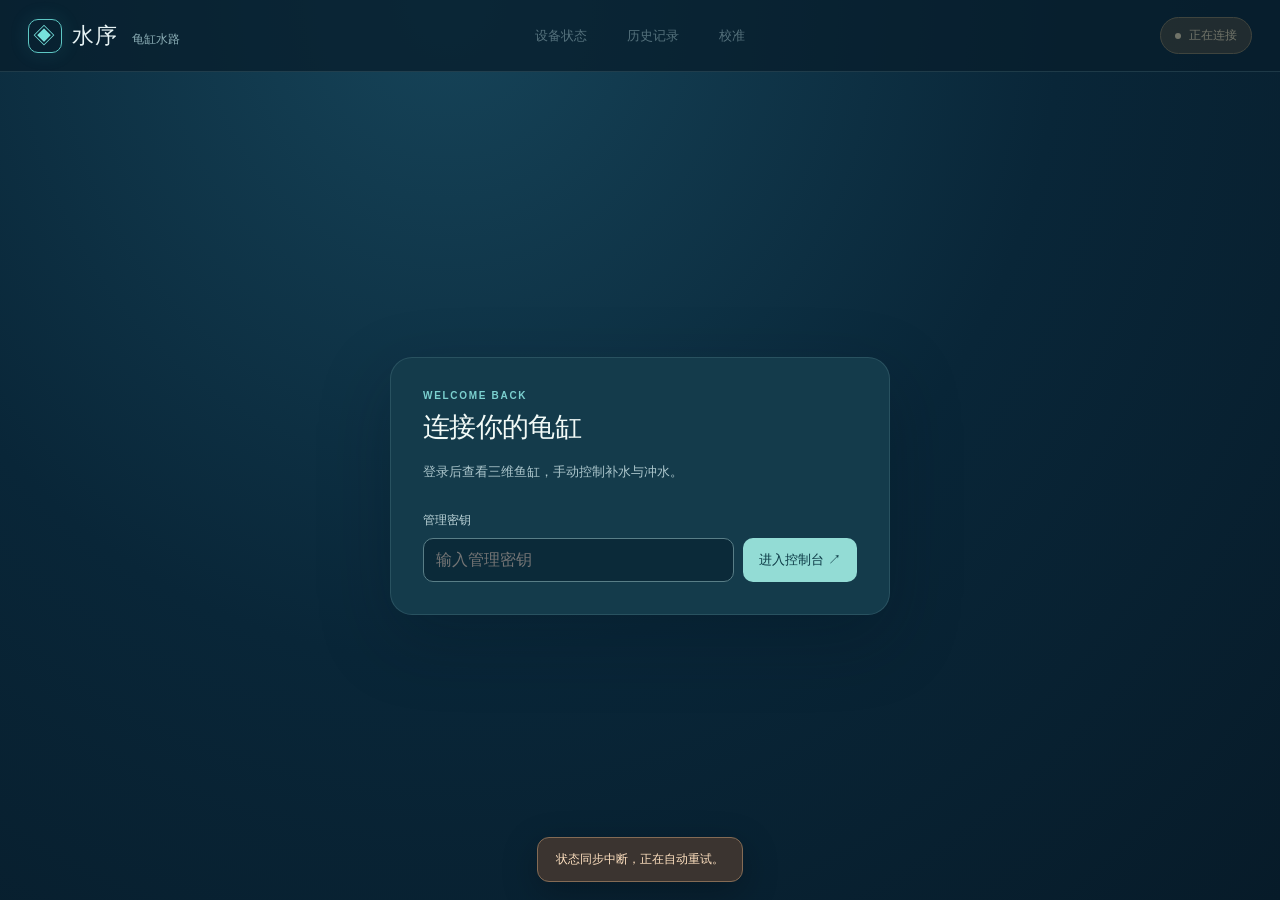
==== deploy/www/index.html @ b95c02f6 "chore: 清理撤回固件的版本记录与兼容代码" ====
<!doctype html>
<html lang="zh-CN">
<head>
  <meta charset="utf-8">
  <meta name="viewport" content="width=device-width, initial-scale=1, viewport-fit=cover">
  <meta name="theme-color" content="#081f32">
  <title>龟缸水路 · 水序</title>
  <link rel="stylesheet" href="./aquarium.css">
  <script type="module" src="./aquarium.js"></script>
</head>
<body>
  <header class="topbar">
    <a class="brand" href="./" aria-label="水序龟缸首页"><span class="brand-icon" aria-hidden="true">◈</span><span>水序 <small>龟缸水路</small></span></a>
    <nav class="top-menu" aria-label="控制台菜单">
      <button id="menu-device" data-panel="device-dialog" aria-haspopup="dialog" aria-controls="device-dialog" aria-expanded="false" disabled>设备状态</button>
      <button id="menu-history" data-panel="history-dialog" aria-haspopup="dialog" aria-controls="history-dialog" aria-expanded="false" disabled>历史记录</button>
      <button id="menu-calibration" data-panel="calibration-dialog" aria-haspopup="dialog" aria-controls="calibration-dialog" aria-expanded="false" disabled>校准</button>
    </nav>
    <button id="header-connection" class="connection-pill unknown" data-panel="device-dialog" aria-haspopup="dialog" aria-controls="device-dialog" aria-expanded="false" disabled>正在连接</button>
  </header>
  <main>
    <section id="login-panel" class="login-panel" aria-labelledby="login-title">
      <div class="eyebrow">WELCOME BACK</div><h1 id="login-title">连接你的龟缸</h1><p>登录后查看三维鱼缸，手动控制补水与冲水。</p>
      <form id="login-form"><label for="key">管理密钥</label><div class="login-row"><input id="key" type="password" autocomplete="current-password" required placeholder="输入管理密钥"><button type="submit">进入控制台 ↗</button></div></form>
    </section>
    <div id="console" hidden>
      <div class="dashboard-grid">
        <section class="tank-card" aria-labelledby="tank-title">
          <div class="card-top"><div><span class="eyebrow">YOUR AQUARIUM</span><h1 id="tank-title">龟缸全景</h1></div><span id="scene-status" class="scene-tag">场景示意</span></div>
          <div class="scene-toolbar"><span id="flow-caption">常态自循环 · 示意</span><span id="orbit-hint">拖动旋转 · 双击复位</span></div>
          <div class="tank-stage"><canvas id="tank-canvas" tabindex="0" aria-describedby="orbit-hint" aria-label="三维龟缸，两只红耳巴西龟在水陆间活动。白色管排水，旁边绿色管补水。拖动或方向键旋转，双击或Home键回到默认45度视角。"></canvas><div id="scene-fallback" class="scene-fallback" hidden>当前浏览器无法绘制三维场景，控制与状态仍可使用。</div><span class="stage-ornament">白管排水 · 绿管补水 · 喷花未启用</span></div>
          <div class="level-row">
            <div class="level-reading"><span class="overline">水位 · 预估</span><strong id="level-value">未校准</strong><span id="volume-value" class="volume-reading">— L / — L</span></div>
            <button class="level-calibrate" data-panel="calibration-dialog" aria-haspopup="dialog" aria-controls="calibration-dialog" aria-expanded="false" disabled>校准 ↗</button>
            <div class="level-summary"><div class="level-track" aria-hidden="true"><i id="level-fill"></i></div><div class="level-scale"><span>空 0%</span><small id="level-detail">当前水面仅作场景示意</small><span>满 100%</span></div></div>
          </div>
        </section>
        <section class="control-card" aria-labelledby="control-title">
          <div class="card-top"><div><span class="eyebrow">MANUAL CONTROL</span><h2 id="control-title">水路控制</h2></div><span class="control-tag">手动开关</span></div>
          <p id="control-hint" class="control-hint">设备在线且就绪后可操作。</p>
          <button id="job-summary" class="job-summary" data-panel="level-job-dialog" aria-haspopup="dialog" aria-controls="level-job-dialog" aria-expanded="false" hidden disabled>目标水位任务</button>
          <div class="switch-list">
            <div class="output-control"><button id="fill-button" class="water-switch fill-switch" role="switch" aria-label="补水" aria-checked="false" aria-describedby="fill-detail" data-command="FILL" data-output="fill" disabled><span class="switch-icon" aria-hidden="true">↘</span><span class="switch-copy"><strong>补水</strong><small id="fill-detail">状态未知</small></span><span class="switch-control" aria-hidden="true"></span></button><div class="output-metrics"><span>配置流速 <b id="fill-rate">— L/min</b></span><span>本次补水 <b id="fill-volume">— L</b></span></div><div class="output-countdown"><span id="fill-countdown-label">预计剩余</span><strong id="fill-countdown">—</strong></div><div class="run-progress"><div><span id="fill-progress-label">补水运行</span><b id="fill-progress-text">— / — 秒</b></div><div class="progress-track"><i id="fill-progress"></i></div></div></div>
            <div class="output-control"><button id="drain-button" class="water-switch drain-switch" role="switch" aria-label="冲水排出" aria-checked="false" aria-describedby="drain-detail" data-command="DRAIN" data-output="drain" disabled><span class="switch-icon" aria-hidden="true">↗</span><span class="switch-copy"><strong>冲水 · 排出</strong><small id="drain-detail">状态未知</small></span><span class="switch-control" aria-hidden="true"></span></button><div class="output-metrics"><span>配置流速 <b id="drain-rate">— L/min</b></span><span>本次排水 <b id="drain-volume">— L</b></span></div><div class="output-countdown"><span id="drain-countdown-label">预计剩余</span><strong id="drain-countdown">—</strong></div><div class="run-progress"><div><span id="drain-progress-label">排水运行</span><b id="drain-progress-text">— / — 秒</b></div><div class="progress-track drain-progress"><i id="drain-progress"></i></div></div></div>
          </div>
          <div class="water-estimate" aria-label="水量预估"><div class="estimate-grid"><div><span>净流量 · 预估</span><strong id="net-flow">— L/min</strong></div><div><span id="eta-label">预计满水 / 排空</span><strong id="eta-value">—</strong></div></div><p id="estimate-status">校准水位和容量后显示水量预估</p></div>
          <div class="control-actions"><button id="menu-level-job" class="target-button" data-panel="level-job-dialog" aria-haspopup="dialog" aria-controls="level-job-dialog" aria-expanded="false" disabled>按目标水位 ↗</button></div>
          <p id="command-feedback" class="feedback" role="status" aria-live="polite"></p>
          <p id="control-timeout-note" class="control-foot">限时待设备确认 · 开关以设备回执为准</p>
        </section>
      </div>
    </div>
    <p id="message" class="toast" role="status" aria-live="polite"></p>
  </main>

  <dialog id="device-dialog" class="menu-dialog" aria-labelledby="device-title">
    <div class="dialog-head"><div><span class="eyebrow">DEVICE</span><h2 id="device-title">设备状态</h2></div><button id="close-device" class="close-button" data-close="device-dialog" aria-label="关闭设备状态">×</button></div>
    <div class="dialog-body">
      <div class="device-overview"><strong id="hero-status">正在获取状态</strong><span id="hero-seen">等待设备上报</span></div>
      <div class="detail-grid"><div><span>当前状态</span><strong id="device-state">等待连接</strong></div><div><span>控制模式</span><strong id="device-mode">—</strong></div><div><span>补水输出</span><strong id="fill-state">未知</strong></div><div><span>排水输出</span><strong id="drain-state">未知</strong></div><div><span>最近通信</span><strong id="last-seen">—</strong></div><div><span>本次连接持续</span><strong id="online-duration">—</strong></div><div><span>设备固件</span><strong id="version">—</strong></div><div><span>网页同步</span><strong id="sync-status">每 2 秒自动同步</strong></div></div>
      <p id="device-reason" class="detail-reason">等待设备状态。</p><p class="explanation">0.8.2 的“预计剩余”使用服务端独立计时，开启授权时即开始，不依赖水位校准。旧固件按首次观测开启估算，可能晚于实际启动。倒计时到零后仍以设备关断回执为准；关闭网页不会取消服务端软上限。0.8.0 / 0.8.1 / 0.8.2 手动模式支持两路同时开启、独立关闭。</p><p id="device-timeout-note" class="explanation">等待设备确认当前保护时限。</p>
      <div class="detail-grid traffic-grid"><div><span>累计已上报流量</span><strong id="traffic-total">—</strong></div><div><span>最近一次运行流量</span><strong id="traffic-boot">—</strong></div><div><span>最近统计段</span><strong id="traffic-interval">—</strong></div><div><span>最近流量上报</span><strong id="traffic-reported">—</strong></div></div><p class="explanation traffic-note">设备库估算，非运营商账单；掉电前尚未上报的流量可能缺失。</p>
      <p class="explanation">缸内水路按照片呈现常态自循环，不计入补水或排水量。循环与喷花没有接入设备反馈，场景动画只作示意。</p>
      <p id="device-feedback" class="feedback panel-message" role="status" aria-live="polite"></p><div class="dialog-actions"><button id="reset" data-command="RESET" class="reset-button" disabled>故障复位</button><button id="logout" class="text-button" hidden>退出登录</button></div>
    </div>
  </dialog>
  <dialog id="history-dialog" class="menu-dialog history-dialog" aria-labelledby="history-title">
    <div class="dialog-head"><div><span class="eyebrow">LOGBOOK</span><h2 id="history-title">历史记录</h2></div><button id="close-history" class="close-button" data-close="history-dialog" aria-label="关闭历史记录">×</button></div>
    <div class="dialog-body"><p class="explanation">操作和连接变化各保留最近 60 条，自动同步更新。</p><p id="history-message" class="feedback panel-message" role="status" aria-live="polite"></p><div class="history-tabs" role="tablist" aria-label="历史类型"><button id="tab-commands" role="tab" aria-selected="true" aria-controls="command-panel">操作记录</button><button id="tab-connection" role="tab" aria-selected="false" aria-controls="connection-panel">在线 / 离线</button></div><div id="command-panel" role="tabpanel" aria-labelledby="tab-commands"><div class="table-wrap"><table><thead><tr><th>时间</th><th>操作</th><th>状态</th><th>设备回执 / 说明</th></tr></thead><tbody id="commands-list"></tbody></table></div><p id="commands-empty" class="empty">暂无操作记录。</p></div><div id="connection-panel" role="tabpanel" aria-labelledby="tab-connection" hidden><div class="table-wrap"><table><thead><tr><th>时间</th><th>设备</th><th>说明</th></tr></thead><tbody id="connection-list"></tbody></table></div><p id="connection-empty" class="empty">暂无连接记录。</p></div></div>
  </dialog>
  <dialog id="calibration-dialog" class="menu-dialog" aria-labelledby="calibration-title">
    <div class="dialog-head"><div><span class="eyebrow">SIMULATED LEVEL</span><h2 id="calibration-title">水位校准</h2></div><button id="close-calibration" class="close-button" data-close="calibration-dialog" aria-label="关闭校准">×</button></div>
    <div class="dialog-body calibration"><p id="model-note" class="explanation">没有真实液位传感器。根据已知水位和历史用时校准后，页面会显示模拟水位。</p><p class="explanation">填写空缸到满缸、满缸到空缸所需的总时间，与单次运行上限无关。例如排水 300 秒、水位下降约 10%，满到空用时填 3000 秒（50 分钟）。补水用时须单独测量。填写满水容量后，还可预估流速和补排水量；不填容量时仅估算水位百分比。</p>
      <form id="calibration-form"><label class="capacity-field">满水容量（L，可选）<input id="capacity-liters" type="number" min="0.1" max="100000" step="any" placeholder="填写实际水区满水容量" aria-describedby="capacity-note"></label><p id="capacity-note" class="field-note">仅填写左侧水区的有效容量，不计陆地区和自循环水量。</p><div class="calibration-fields"><label>空 → 满用时（秒）<input id="fill-seconds" type="number" min="1" max="86400" step="1" required placeholder="例如 300"></label><label>满 → 空用时（秒）<input id="drain-seconds" type="number" min="1" max="86400" step="1" required placeholder="例如 3000"></label></div><div class="anchor-row"><label>此刻的已知水位（%）<input id="anchor-level" type="number" min="0" max="100" step="1" required value="100"></label><div class="anchor-presets"><button type="button" data-anchor="100">此刻满水</button><button type="button" data-anchor="0">此刻空水</button></div></div><button id="save-calibration" class="save-button" type="submit" disabled>保存校准并开始同步</button></form>
      <p id="calibration-message" class="feedback panel-message" role="status" aria-live="polite"></p><p class="explanation">仅在设备在线、两路均确认关闭且没有补排作业时可校准；目标水位任务的轮间全关阶段可以校准并结束该目标任务。工作中失联后需按现场水位重新校准。保存校准会将本次与累计水量归零。</p>
      <div class="calibration-totals"><h3>本次校准以来 · 预估</h3><div class="detail-grid"><div><span>累计补水</span><strong id="fill-total">— L</strong></div><div><span>累计排水</span><strong id="drain-total">— L</strong></div></div><p id="calibration-updated" class="field-note">尚未校准</p></div><p class="explanation estimate-note">补排水量根据配置流速和设备上报的运行时段估算，不统计蒸发或渗漏。主开关每次按完整的空到满／满到空校准用时运行，与此刻水位无关。例如排空用时 400 秒，每次冲水累计开启 400 秒，分为 290 秒与 110 秒两轮，轮间等待不计入。水位估算到 0% / 100% 不会提前结束这类作业。使用“按目标水位”时才按当前估算与目标之间的差值运行。0.8.2 支持该功能；每路补水 180 秒、排水 300 秒软保护保留，真正故障仍需复位。</p>
    </div>
  </dialog>
  <dialog id="level-job-dialog" class="menu-dialog" aria-labelledby="level-job-title">
    <div class="dialog-head"><div><span class="eyebrow">TARGET WATER LEVEL</span><h2 id="level-job-title">按目标水位运行</h2></div><button id="close-level-job" class="close-button" data-close="level-job-dialog" aria-label="关闭目标水位">×</button></div>
    <div class="dialog-body level-job-body">
      <div class="job-current"><span>当前水位 · 预估</span><strong id="job-current-level">未校准</strong></div>
      <p class="explanation">按校准参数估算，不是液位传感器。服务端分轮运行：补水每轮最多 170 秒、排水最多 290 秒，确认关闭后等待 2 秒再继续；关闭网页后仍会执行。</p>
      <form id="level-job-form">
        <label class="job-target-label" for="target-level">目标水位（%）<input id="target-level" type="number" min="0" max="100" step="any" value="100" required inputmode="decimal"></label>
        <div class="job-presets"><button type="button" data-target-level="100">补满 · 100%</button><button type="button" data-target-level="0">排空 · 0%</button></div>
        <p class="field-note">快捷按钮只填写目标，点击“开始任务”才会运行。</p>
        <div class="job-preview"><div><span>方向</span><strong id="job-preview-direction">—</strong></div><div><span>预计总运行</span><strong id="job-preview-time">—</strong></div><div><span>预计轮数</span><strong id="job-preview-rounds">—</strong></div></div>
        <p id="job-disabled-reason" class="field-note">请先按现场水位完成校准。</p>
        <button id="start-level-job" type="submit" class="save-button" disabled>开始任务</button>
      </form>
      <section id="job-details" class="job-details" aria-label="目标任务进度" hidden><div class="job-detail-top"><strong id="job-state">尚未开始</strong><span id="job-progress-text">0%</span></div><progress id="job-progress" max="100" value="0" aria-label="目标任务总体进度"></progress><div class="job-preview"><div><span>当前轮次</span><strong id="job-round">—</strong></div><div><span>目标水位</span><strong id="job-target">—</strong></div><div><span>预计剩余运行</span><strong id="job-remaining">—</strong></div></div><div class="job-totals"><div><span>任务累计运行</span><strong id="job-elapsed">—</strong></div><div><span>任务累计水量 · 预估</span><strong id="job-volume">— L</strong></div></div><p id="job-reason" class="field-note"></p></section>
      <p id="job-message" class="feedback panel-message" role="status" aria-live="polite"></p>
      <div class="job-dialog-actions"><button id="cancel-level-job" type="button" class="reset-button" disabled>停止目标任务</button><button class="text-button" data-panel="calibration-dialog">去校准 ↗</button></div>
      <p class="explanation job-footnote">水位估算不确定时需重新校准。目标水位任务与主开关的完整用时作业不能同时运行；请先结束当前任务。任务不会自动复位故障。</p>
    </div>
  </dialog>
  <dialog id="confirm" class="confirm-dialog"><form method="dialog"><h2>确认故障复位？</h2><p>请先确认现场故障原因已经排除。复位后输出仍保持关闭。</p><div class="dialog-actions"><button value="cancel" class="reset-button">取消</button><button value="ok" class="save-button">确认复位</button></div></form></dialog>
</body>
</html>
---- deploy/www/aquarium.css ----
:root{font-family:"Segoe UI","Microsoft YaHei",sans-serif;color:#e7f3f4;background:#071b29;font-synthesis:none;--line:rgba(171,220,227,.14);--muted:#91b4bd;--cyan:#8bded6}
*{box-sizing:border-box}
body{margin:0;height:100vh;height:100dvh;display:flex;flex-direction:column;min-width:320px;background:radial-gradient(ellipse at 35% 0,#164459,#092638 52%,#071b29)}
button,input{font:inherit}button{cursor:pointer}button:disabled{cursor:not-allowed;opacity:.45}button:focus-visible,a:focus-visible,input:focus-visible{outline:2px solid #8ce9e7;outline-offset:3px}a{color:inherit;text-decoration:none}[hidden]{display:none!important}
.topbar{height:72px;flex:none;display:grid;grid-template-columns:1fr auto 1fr;align-items:center;gap:24px;padding:0 28px;border-bottom:1px solid var(--line);background:#071d2cc2}
.brand{justify-self:start;display:flex;align-items:center;gap:10px;font-size:22px;font-weight:700;letter-spacing:.06em;white-space:nowrap}
.brand small{font-size:12px;font-weight:400;color:#8caeb6;letter-spacing:0;margin-left:6px}
.brand-icon{display:grid;place-items:center;width:34px;height:34px;border:1px solid #5ec7c4;border-radius:10px;color:#76e2dd;font-size:22px;box-shadow:0 0 20px #4fcac820}
.top-menu{display:flex;gap:8px;align-items:center}
.top-menu button{border:0;border-radius:9px;padding:12px 16px;min-height:44px;background:transparent;color:#afcdd2;font-size:13px}
.top-menu button:hover:not(:disabled),.top-menu button[aria-expanded=true]{background:#244b59;color:#e4fbf6}
.connection-pill{justify-self:end;display:flex;align-items:center;gap:8px;border:1px solid #497480;border-radius:100px;padding:9px 14px;font-size:12px;min-height:36px;white-space:nowrap;color:#bed5d8;background:#173b49}
.connection-pill:before{content:"";width:6px;height:6px;flex:none;border-radius:50%;background:currentColor}
.connection-pill.online{color:#a8eed0;border-color:#3a7c70;background:#16473f}.connection-pill.offline{color:#ffd0bb;border-color:#946258;background:#573739}.connection-pill.unknown{color:#efdab0;border-color:#847353;background:#423e34}
main{flex:1;min-height:0;width:100%;max-width:1680px;margin:0 auto;padding:20px;display:flex;flex-direction:column}
#console{flex:1;min-height:0}.dashboard-grid{display:grid;grid-template-columns:minmax(0,1.8fr) minmax(325px,1fr);gap:18px;height:100%;min-height:0}
.tank-card,.control-card{border:1px solid var(--line);border-radius:22px;min-width:0;min-height:0;box-shadow:0 18px 60px #04131e33}
.tank-card{display:flex;flex-direction:column;overflow:hidden;background:linear-gradient(145deg,#174354,#0c2b3e)}
.card-top{display:flex;align-items:center;justify-content:space-between;gap:16px;padding:23px 26px 10px;flex:none}
.eyebrow,.overline{display:block;font-size:10px;letter-spacing:.17em;font-weight:650;color:#7bd0cf}.eyebrow{margin-bottom:8px}
h1,h2{font-size:22px;font-weight:600;letter-spacing:-.025em;margin:0;color:#f2faf7}
.scene-tag,.control-tag{font-size:11px;color:#afe1dd;border:1px solid #4b7f87;background:#204d59;border-radius:30px;padding:7px 10px;white-space:nowrap}
.scene-toolbar{display:flex;align-items:center;justify-content:space-between;gap:10px;padding:0 24px 6px;flex:none}.scene-toolbar>span{font-size:11px;color:#a2c9c8;line-height:28px}#orbit-hint{color:#c3dadc;white-space:nowrap}.traffic-note{margin-top:12px}
.tank-stage{flex:1;min-height:0;position:relative;background:radial-gradient(ellipse 75% 85% at 50% 45%,#285d6b 0,#154052 50%,#0c2d40 100%)}
.tank-stage:before{content:"";position:absolute;inset:0;background:repeating-linear-gradient(0deg,transparent 0 52px,#a3eaea07 53px 54px);pointer-events:none}
.tank-stage canvas{width:100%;height:100%;display:block;touch-action:none;cursor:grab}.tank-stage canvas.is-dragging{cursor:grabbing}.tank-stage canvas:focus-visible{outline:2px solid #8ce9e7;outline-offset:-3px}
.stage-ornament{position:absolute;left:26px;bottom:13px;color:#8bc0c8;font-size:9px;letter-spacing:.2em;pointer-events:none}
.scene-fallback{position:absolute;inset:15%;display:grid;place-items:center;text-align:center;padding:14px;background:#123e50ee;border-radius:16px;font-size:13px;line-height:1.7}
.level-row{display:grid;grid-template-columns:minmax(0,1fr) auto;align-items:center;gap:12px 16px;padding:17px 26px;border-top:1px solid var(--line);flex:none;background:#0c283866}
.level-reading{display:flex;align-items:baseline;gap:13px;min-width:0}.level-reading strong{font-size:32px;font-weight:600;letter-spacing:-.045em;white-space:nowrap;color:#defcff;font-variant-numeric:tabular-nums}.volume-reading{font-size:12px;color:#9ec4ce;font-variant-numeric:tabular-nums;overflow-wrap:anywhere}.level-calibrate{border:1px solid #386576;border-radius:8px;background:#143b4b;color:#a9dedf;padding:7px 10px;min-height:34px;font-size:11px;white-space:nowrap}.level-calibrate:hover:not(:disabled){background:#24596a;border-color:#7ac7cf}.level-summary{grid-column:1/-1;min-width:0}.level-scale{display:flex;align-items:baseline;justify-content:space-between;gap:10px;margin-top:7px;color:#7fa8b5;font-size:10px}.level-summary small{font-size:11px;color:#a6c8ce;display:block;text-align:center;line-height:1.35;min-width:0}
.level-track{height:7px;border-radius:6px;overflow:hidden;background:#264a5a}.level-track i{height:100%;display:block;width:65%;border-radius:6px;background:repeating-linear-gradient(90deg,#17a9c3 0 32px,#49d6e5 32px 40px);box-shadow:0 0 16px #37d8de44;transition:width .8s}
.control-card{background:linear-gradient(155deg,#173d4c,#0e2c3d);padding:24px;display:flex;flex-direction:column;gap:14px}
.control-card .card-top{padding:0}.control-tag{color:#a2c2c8;background:#1a404f;border-color:#3d6571}
.control-hint{font-size:12px;line-height:1.6;color:#a7c6cc;margin:0;min-height:34px}
.switch-list{display:grid;gap:24px;align-content:center;flex:1;min-height:0}
.water-switch{display:flex;align-items:center;text-align:left;width:100%;min-height:86px;border:1px solid #4b7280;background:#234c5a;border-radius:15px;color:#edf9f5;padding:17px;gap:13px;transition:background .2s,border-color .2s}
.water-switch:hover:not(:disabled){border-color:#90d8d6;background:#2a5764}.water-switch.is-on{border-color:#94dbcd;background:#316f6c}.drain-switch.is-on{border-color:#e1bd8e;background:#745b48}
.switch-icon{width:40px;height:40px;border-radius:12px;background:#38717c;display:grid;place-items:center;color:#c7f5ee;font-size:24px;flex:none}.drain-switch .switch-icon{background:#685644;color:#f9d2a3}
.switch-copy{flex:1;min-width:0}.switch-copy strong,.switch-copy small{display:block}.switch-copy strong{font-size:16px;font-weight:600}.switch-copy small{color:#bad3d5;font-size:11px;margin-top:6px;line-height:1.4}
.switch-control{width:43px;height:25px;background:#5b7780;border-radius:16px;position:relative;flex:none}.switch-control:after{content:"";position:absolute;left:4px;top:4px;width:17px;height:17px;background:#edf6f5;border-radius:50%;transition:transform .2s}.is-on .switch-control{background:#8ae3ca}.drain-switch.is-on .switch-control{background:#efc592}.is-on .switch-control:after{transform:translateX(18px)}
.run-progress{padding:12px 2px 0}.run-progress>div:first-child{display:flex;justify-content:space-between;gap:6px;color:#92b3bc;font-size:11px;margin-bottom:8px}.run-progress b{font-weight:500;color:#c7dde0;white-space:nowrap}.progress-track{height:5px;background:#315462;border-radius:5px;overflow:hidden}.progress-track i{height:100%;width:0;display:block;background:linear-gradient(90deg,#55b7c1,#8be3d4);transition:width .8s}.drain-progress i{background:linear-gradient(90deg,#ae8060,#e2b582)}
.output-countdown{display:flex;align-items:center;justify-content:space-between;gap:8px;margin-top:9px;color:#9abfc8;font-size:11px;line-height:22px}.output-countdown strong{color:#b1f1e6;font-size:20px;font-weight:600;font-variant-numeric:tabular-nums;letter-spacing:.04em}.output-control:last-child .output-countdown strong{color:#ebcc9f}.output-countdown strong.is-ending{color:#ffd095}
.output-metrics{display:flex;justify-content:space-between;gap:8px;margin-top:11px;color:#88b0bc;font-size:11px;line-height:1.5}.output-metrics>span{display:flex;gap:7px;min-width:0;align-items:baseline}.output-metrics b{color:#93e3e6;font-weight:550;font-variant-numeric:tabular-nums;overflow-wrap:anywhere}.output-control:last-child .output-metrics b{color:#dfc5a3}.water-estimate{flex:none;padding:12px 14px;border:1px solid #3c6372;border-radius:12px;background:#09293888}.estimate-grid{display:grid;grid-template-columns:minmax(0,1fr) minmax(0,1fr);gap:12px}.estimate-grid>div+div{border-left:1px solid var(--line);padding-left:14px}.estimate-grid span{display:block;color:#91b7c2;font-size:10px;line-height:1.4}.estimate-grid strong{display:block;margin-top:4px;font-size:19px;font-weight:600;font-variant-numeric:tabular-nums;line-height:1.2;overflow-wrap:anywhere;color:#c7f7f8}.water-estimate p{color:#87adb8;font-size:10px;line-height:1.5;margin:8px 0 0;overflow-wrap:anywhere}

.control-actions{display:grid;grid-template-columns:minmax(0,1fr);gap:8px;flex:none}.control-actions>button{min-width:0;padding-left:8px;padding-right:8px;white-space:nowrap}.target-button{border:1px solid #60868d;background:#295360;color:#d6f3ed;border-radius:11px;font-size:12px;font-weight:600;min-height:44px}.target-button:hover:not(:disabled){background:#397080}.job-summary{display:block;border:0;border-bottom:2px solid #70c5bb;background:linear-gradient(90deg,#3a887344 var(--job-progress,0%),#173d4c00 var(--job-progress,0%));color:#bdf2e5;font-size:12px;line-height:1.6;text-align:left;margin:0;padding:0;min-height:34px;flex:none;font-variant-numeric:tabular-nums}.job-summary:hover{color:#edfffb;border-color:#acf5df}
.feedback{color:#c5e9e3;font-size:12px;line-height:1.6;margin:0;overflow-wrap:anywhere}.control-card>.feedback{min-height:36px;max-height:62px;overflow:auto;flex:none}.control-foot{color:#91b2bc;font-size:11px;line-height:1.5;margin:0;text-align:center;flex:none}
.menu-dialog,.confirm-dialog{color:#e5f5f3;background:#11313f;border:1px solid #527b86;border-radius:22px;padding:0;width:calc(100% - 32px);max-width:580px;max-height:calc(100vh - 40px);max-height:calc(100dvh - 40px);box-shadow:0 24px 100px #020e1880}
.menu-dialog[open]{display:flex;flex-direction:column}.menu-dialog::backdrop,.confirm-dialog::backdrop{background:#031622b8;backdrop-filter:blur(6px)}
.dialog-head{display:flex;align-items:center;justify-content:space-between;gap:16px;padding:22px 26px 18px;border-bottom:1px solid var(--line);flex:none}.close-button{border:1px solid #4e7480;background:#244753;color:#ddf0ee;border-radius:50%;width:40px;height:40px;font-size:25px;line-height:1;flex:none}.close-button:hover{background:#355f6a}
.dialog-body{padding:24px 26px;min-height:0;overflow:auto;overscroll-behavior:contain}.device-overview strong{display:block;font-size:20px}.device-overview>span{display:block;font-size:12px;color:#9abdc5;margin-top:9px}.detail-grid{display:grid;grid-template-columns:repeat(2,minmax(0,1fr));margin-top:22px;border-top:1px solid var(--line)}.detail-grid>div{padding:16px 8px 16px 0;border-bottom:1px solid var(--line)}.detail-grid span{display:block;font-size:12px;color:#93b6bf;margin-bottom:8px}.detail-grid strong{font-size:14px;font-weight:500;overflow-wrap:anywhere}
.detail-reason{font-size:13px;line-height:1.7;color:#d3e4e4}.explanation{font-size:12px;line-height:1.85;color:#a5c2c9;margin:0 0 20px}.dialog-actions{display:flex;align-items:center;justify-content:space-between;gap:12px;margin-top:22px}.reset-button{border:1px solid #60848e;background:#244a57;color:#e5f5f3;border-radius:10px;padding:12px 16px;min-height:44px}.text-button{border:0;background:none;color:#b2d0d5;font-size:13px;padding:12px}
.history-dialog{max-width:840px}.history-tabs{display:flex;gap:12px;margin-bottom:12px;border-bottom:1px solid var(--line)}.history-tabs button{background:none;color:#a0c1c8;border:0;border-bottom:2px solid transparent;padding:12px;font-size:13px;min-height:44px}.history-tabs button[aria-selected=true]{color:#e3f8f0;border-bottom-color:#8cddd3}
.table-wrap{overflow:auto;max-height:48vh;overscroll-behavior:contain}table{width:100%;border-collapse:collapse;text-align:left;min-width:590px;font-size:12px}th,td{padding:13px 10px;border-bottom:1px solid var(--line);vertical-align:top}th{color:#9cbdc5;font-weight:500;font-size:11px;position:sticky;top:0;background:#11313f}td{color:#d0e3e4}td:last-child{overflow-wrap:anywhere}.empty{font-size:13px;color:#a0c0c7}
.calibration-fields{display:grid;grid-template-columns:1fr 1fr;gap:14px}.calibration label{display:block;font-size:12px;color:#bdd8db}.calibration input{display:block;width:100%;min-width:0;margin-top:9px;padding:11px 12px;border:1px solid #5b7f8a;border-radius:9px;background:#0b2938;color:#edf8f5;font-size:16px}.calibration input::placeholder{color:#8aa7b0}.anchor-row{display:flex;align-items:end;gap:14px;margin-top:19px}.anchor-row label{width:45%}.anchor-presets{display:flex;gap:8px;flex:1}.anchor-presets button{flex:1;border:1px solid #60868d;background:#295360;color:#e0f1ef;border-radius:9px;padding:11px 6px;font-size:12px;min-height:44px}.save-button{border:0;background:#93e1d9;color:#073843;border-radius:10px;padding:13px 17px;font-size:13px;font-weight:700;min-height:44px}.calibration .save-button{margin:22px 0 15px;width:100%}.calibration .feedback:not(:empty){margin-bottom:15px}.calibration>.explanation:last-child{margin-bottom:0}
.field-note{font-size:11px;color:#86abb6;line-height:1.7;margin:8px 0 18px}.calibration-totals{margin:22px 0 18px;padding:16px;border:1px solid var(--line);border-radius:12px;background:#0b2938}.calibration-totals h3{margin:0;font-size:12px;font-weight:550;color:#b5d7dd}.calibration-totals .detail-grid{margin-top:12px}.calibration-totals .detail-grid>div{padding:13px 6px 12px 0}.calibration-totals .detail-grid strong{color:#aff0e8;font-size:19px;font-variant-numeric:tabular-nums}.calibration-totals .field-note{margin:10px 0 0}.calibration .estimate-note{font-size:11px}
.job-current{display:flex;justify-content:space-between;align-items:baseline;gap:12px;margin-bottom:15px}.job-current>span{font-size:12px;color:#9abfc8}.job-current strong{font-size:26px;font-variant-numeric:tabular-nums;color:#c8fff0}.job-target-label{display:block;color:#bdd8db;font-size:12px}.job-target-label input{display:block;width:100%;min-width:0;margin-top:9px;padding:11px 12px;border:1px solid #5b7f8a;border-radius:9px;background:#0b2938;color:#edf8f5;font-size:20px;font-variant-numeric:tabular-nums}.job-presets{display:grid;grid-template-columns:1fr 1fr;gap:10px;margin-top:10px}.job-presets button{border:1px solid #60868d;background:#295360;color:#e0f1ef;border-radius:9px;padding:11px;font-size:12px;min-height:44px}.job-presets button:hover:not(:disabled){background:#397080}.job-preview{display:grid;grid-template-columns:repeat(3,minmax(0,1fr));gap:10px;padding:15px 0}.job-preview>div{min-width:0}.job-preview span{display:block;color:#8fb8c1;font-size:10px;line-height:1.5}.job-preview strong{display:block;color:#cfefe9;margin-top:5px;font-size:14px;font-weight:600;line-height:1.6;font-variant-numeric:tabular-nums;overflow-wrap:anywhere}.level-job-body .save-button{width:100%}.level-job-body .explanation{margin-bottom:16px}.level-job-body .field-note{margin-bottom:10px}.job-details{margin-top:20px;padding:16px;border:1px solid #4a727c;border-radius:12px;background:#0b2938}.job-detail-top{display:flex;align-items:baseline;justify-content:space-between;gap:12px}.job-detail-top strong{font-size:13px;line-height:1.6;color:#c2eee1}.job-detail-top span{font-size:14px;color:#92e3cd;font-variant-numeric:tabular-nums}.job-details progress{display:block;width:100%;height:7px;border:0;border-radius:6px;overflow:hidden;margin:12px 0 0;background:#294d5b;accent-color:#8cdecc}.job-details progress::-webkit-progress-bar{background:#294d5b}.job-details progress::-webkit-progress-value{background:#8cdecc}.job-details progress::-moz-progress-bar{background:#8cdecc}.job-details .job-preview{padding-bottom:0}.job-details .field-note{margin-bottom:0}.job-dialog-actions{display:flex;align-items:center;justify-content:space-between;gap:10px;margin-top:18px}.level-job-body>.feedback:not(:empty){margin-top:15px}.level-job-body .job-footnote{margin:18px 0 0}
.confirm-dialog{padding:26px}.confirm-dialog p{font-size:13px;color:#acc8cc;line-height:1.8}.confirm-dialog .dialog-actions{justify-content:flex-end}
.login-panel{margin:auto;width:min(100%,500px);border:1px solid var(--line);border-radius:22px;background:#143b4b;padding:32px;box-shadow:0 24px 70px #04131e44}.login-panel h1{font-size:27px}.login-panel p{color:#acc6cc;font-size:13px;line-height:1.8;margin:15px 0 26px}.login-panel label{font-size:12px;color:#bdd5d9}.login-row{display:flex;gap:9px;margin-top:9px}.login-row input{min-width:0;flex:1;border:1px solid #597e87;background:#0b2a39;color:#ecf7f5;border-radius:10px;padding:12px;font-size:16px}.login-row button{border:0;background:#93dcd5;color:#0b3844;font-weight:650;border-radius:10px;padding:12px 16px;white-space:nowrap;font-size:13px}
.toast:empty{display:none}.toast{position:fixed;bottom:max(18px,env(safe-area-inset-bottom));left:50%;transform:translateX(-50%);width:max-content;max-width:calc(100% - 32px);margin:0;padding:12px 18px;border:1px solid #846b55;background:#3b3430;color:#ffe1c0;font-size:12px;line-height:1.6;border-radius:12px;box-shadow:0 10px 35px #0004;z-index:10}
@media(max-width:1100px){.brand small{display:none}.dashboard-grid{grid-template-columns:minmax(0,1.6fr) minmax(310px,1fr)}.control-card{padding:20px;gap:12px}.water-switch{padding:15px;gap:10px}}
@media(max-height:780px) and (min-width:701px){main{padding:16px}.control-card{padding:20px;gap:10px}.card-top{padding-top:19px}.water-switch{min-height:76px}.switch-list{gap:19px}.control-card>.feedback{min-height:20px}.control-hint{min-height:32px}.control-foot{font-size:10px}.level-row{padding-top:13px;padding-bottom:13px}}
@media(max-width:700px){
  .scene-toolbar{padding:3px 14px 3px}.scene-toolbar>span{font-size:9px;line-height:24px}
  .topbar{height:98px;grid-template-columns:1fr auto;grid-template-rows:46px 44px;gap:0 12px;padding:4px 16px;border-bottom-color:#3c6570}
  .brand{font-size:20px}.brand-icon{width:29px;height:29px;font-size:20px;border-radius:9px}.brand small{display:inline;font-size:10px;margin-left:2px}.connection-pill{grid-column:2;grid-row:1;padding:7px 10px;font-size:11px;min-height:32px}.top-menu{grid-column:1/-1;grid-row:2;justify-content:space-between;gap:7px}.top-menu button{flex:1;padding:10px 8px;font-size:12px}
  main{padding:10px;padding-bottom:max(10px,env(safe-area-inset-bottom))}.dashboard-grid{grid-template-columns:1fr;grid-template-rows:minmax(0,1fr) auto;gap:10px}.tank-card,.control-card{border-radius:17px}.card-top{padding:12px 16px 5px;gap:8px}.tank-card .eyebrow{display:none}h1,h2{font-size:17px}.scene-tag,.control-tag{font-size:10px;padding:5px 8px}.stage-ornament{font-size:7px;left:16px;bottom:7px;letter-spacing:.15em}.level-row{padding:10px 16px;gap:12px}.level-reading{gap:9px}.level-reading strong{font-size:19px}.level-reading .overline{font-size:10px;letter-spacing:0}.level-summary small{font-size:10px;margin-bottom:5px}.level-track{height:3px}
  .control-card{padding:13px 14px;gap:9px}.control-card .eyebrow{display:none}.control-hint{font-size:11px;min-height:0;line-height:1.5}.control-card .control-tag{font-size:10px}.switch-list{grid-template-columns:1fr 1fr;gap:10px;flex:none}.water-switch{min-height:73px;padding:11px 10px;gap:7px;border-radius:11px;position:relative}.switch-icon{display:none}.switch-copy strong{font-size:14px;padding-right:31px}.switch-copy small{font-size:10px;margin-top:8px;white-space:normal}.switch-control{position:absolute;right:10px;top:12px;width:33px;height:20px}.switch-control:after{width:14px;height:14px;left:3px;top:3px}.is-on .switch-control:after{transform:translateX(13px)}.run-progress{padding:8px 1px 0}.run-progress>div:first-child{font-size:10px;margin-bottom:5px}.progress-track{height:4px}.control-card>.feedback{min-height:0;max-height:50px;font-size:11px}.control-card>.feedback:empty{display:none}.control-foot{font-size:10px}
  .menu-dialog,.confirm-dialog{width:calc(100% - 24px);max-height:calc(100vh - 24px);max-height:calc(100dvh - 24px);border-radius:18px}.dialog-head{padding:18px 18px 15px}.dialog-head .eyebrow{font-size:9px}.dialog-head h2{font-size:21px}.dialog-body{padding:20px 18px}.close-button{width:40px;height:40px}.detail-grid{margin-top:18px}.detail-grid strong{font-size:13px}.detail-grid>div{padding:14px 6px 14px 0}.anchor-row{display:block}.anchor-row label{width:100%}.anchor-presets{margin-top:12px}.calibration-fields{gap:10px}.calibration-fields label{font-size:11px}.login-panel{padding:25px}.login-row{display:block}.login-row input{width:100%}.login-row button{width:100%;margin-top:10px}.scene-fallback{inset:8%;font-size:11px;padding:8px}
}
@media(max-width:380px){.brand small{display:none}.topbar{padding-left:14px;padding-right:14px}.control-card{padding:11px 12px;gap:8px}.water-switch{padding-left:8px;padding-right:8px}.switch-copy strong{font-size:13px}.switch-control{right:8px}.level-row{padding:9px 13px}.level-summary small{font-size:9px}}
@media(max-width:700px) and (max-height:740px){.tank-card{position:relative}.tank-card>.card-top{height:42px;padding:10px 14px 7px}.tank-card h1{font-size:15px}.scene-toolbar{position:absolute;right:12px;top:6px;padding:0;z-index:2}.scene-toolbar>span{display:none}.scene-toolbar #orbit-hint{display:inline;line-height:28px}.tank-card .scene-tag{position:absolute;left:14px;top:45px;background:transparent;border:0;padding:0;z-index:1;font-size:9px}}
@media(max-height:520px) and (min-width:701px){.topbar{height:54px}main{padding:10px}.control-card{padding:13px;gap:6px}.control-card .eyebrow,.control-tag,.control-foot{display:none}.control-card h2{font-size:17px}.control-hint{min-height:0;font-size:11px}.water-switch{min-height:58px;padding:9px 12px}.switch-icon{width:29px;height:29px}.switch-copy strong{font-size:14px}.switch-copy small{font-size:10px}.switch-list{gap:10px}.run-progress{padding-top:5px}.run-progress>div:first-child{margin-bottom:4px}.control-card>.feedback{min-height:0;max-height:35px;font-size:10px}.control-card>.feedback:empty{display:none}.tank-card .card-top{padding:12px 18px 0}.tank-card .eyebrow{display:none}.level-row{padding:10px 16px}.level-reading strong{font-size:21px}}
@media(max-width:1100px) and (min-width:701px){.output-metrics{font-size:10px;gap:7px}.output-metrics>span{gap:4px}.level-reading{gap:9px}.volume-reading{font-size:11px}}
@media(max-height:780px) and (min-width:701px){.switch-list{gap:14px}.output-metrics{margin-top:8px}.run-progress{padding-top:8px}.water-estimate{padding:10px 12px}.water-estimate p{margin-top:6px}}
@media(max-width:700px){
  .level-row{gap:7px 8px;padding-top:9px;padding-bottom:9px}.level-reading{flex-wrap:wrap;column-gap:8px;row-gap:2px}.level-reading strong{font-size:23px;line-height:1}.volume-reading{font-size:10px}.level-calibrate{padding:5px 7px;min-height:32px;font-size:10px}.level-track{height:5px}.level-scale{gap:7px;margin-top:5px;font-size:8px}.level-scale>span{white-space:nowrap}.level-summary small{font-size:9px;margin:0;line-height:1.3}
  .control-card{gap:7px;padding-top:11px;padding-bottom:11px}.water-switch{min-height:62px;padding-top:9px;padding-bottom:9px}.switch-copy small{margin-top:6px}.output-metrics{display:block;font-size:9px;line-height:1.45;margin-top:6px}.output-metrics>span{justify-content:space-between;gap:5px}.output-metrics b{font-size:10px}.run-progress{padding-top:5px}.run-progress>div:first-child{font-size:9px;margin-bottom:4px}.water-estimate{padding:8px 10px;border-radius:10px}.estimate-grid{gap:8px}.estimate-grid>div+div{padding-left:10px}.estimate-grid span{font-size:9px}.estimate-grid strong{font-size:16px;margin-top:3px}.water-estimate p{font-size:9px;margin-top:5px;line-height:1.4}.control-foot{font-size:9px}
}
@media(max-width:700px) and (max-height:740px){.control-card{gap:4px;padding-top:7px;padding-bottom:7px}.control-card>.card-top,.control-card>.control-foot{display:none}.control-hint{font-size:10px}.water-switch{min-height:58px}.switch-copy strong{font-size:12px}.switch-copy small{font-size:9px;margin-top:5px}.output-metrics{margin-top:4px}.water-estimate{padding-top:3px;padding-bottom:3px}.estimate-grid strong{font-size:15px}.water-estimate p{margin-top:3px}.level-reading .overline{font-size:9px}.level-reading strong{font-size:21px}.level-row{position:relative;grid-template-columns:1fr;gap:4px;padding-top:6px;padding-bottom:6px}.level-reading{padding-right:54px}.level-calibrate{position:absolute;right:12px;top:0}.stage-ornament{display:none}}
@media(max-height:520px) and (min-width:701px){.switch-list{gap:8px}.output-metrics{font-size:9px;margin-top:4px}.water-estimate{padding:6px 10px}.estimate-grid span{font-size:9px}.estimate-grid strong{font-size:15px;margin-top:2px}.water-estimate p{margin-top:3px;font-size:9px}.level-row{gap:8px}.level-reading strong{font-size:22px}.level-scale{margin-top:4px}}
@media(prefers-reduced-motion:reduce){*,*:before,*:after{scroll-behavior:auto!important;transition:none!important;animation:none!important}}
@media(max-width:700px){.output-countdown{margin-top:3px;font-size:9px;line-height:16px}.output-countdown strong{font-size:16px}}
@media(max-height:780px) and (min-width:701px){.job-summary{min-height:32px}}
@media(max-width:700px){.target-button{font-size:11px;min-height:38px}.job-summary{font-size:11px;min-height:0;line-height:1.5;border-bottom-width:1px}.job-current strong{font-size:23px}.job-preview{gap:8px}.job-preview strong{font-size:12px}.job-details{padding:12px}.job-dialog-actions .text-button{font-size:12px;padding-left:6px;padding-right:6px}}
@media(max-width:700px) and (max-height:740px){.job-summary{font-size:10px}}
@media(max-height:520px) and (min-width:701px){.job-summary{min-height:0;font-size:11px}.target-button{min-height:36px;font-size:11px}}

.job-totals{display:grid;grid-template-columns:repeat(2,minmax(0,1fr));gap:12px;border-top:1px solid var(--line);margin-top:14px;padding-top:12px}.job-totals span{display:block;font-size:10px;color:#8fb8c1;line-height:1.5}.job-totals strong{display:block;color:#c4e9e3;font-size:14px;font-variant-numeric:tabular-nums;margin-top:5px;line-height:1.6;overflow-wrap:anywhere}

.water-switch.has-run:not(.is-on){border-style:dashed;border-color:#8daea8}
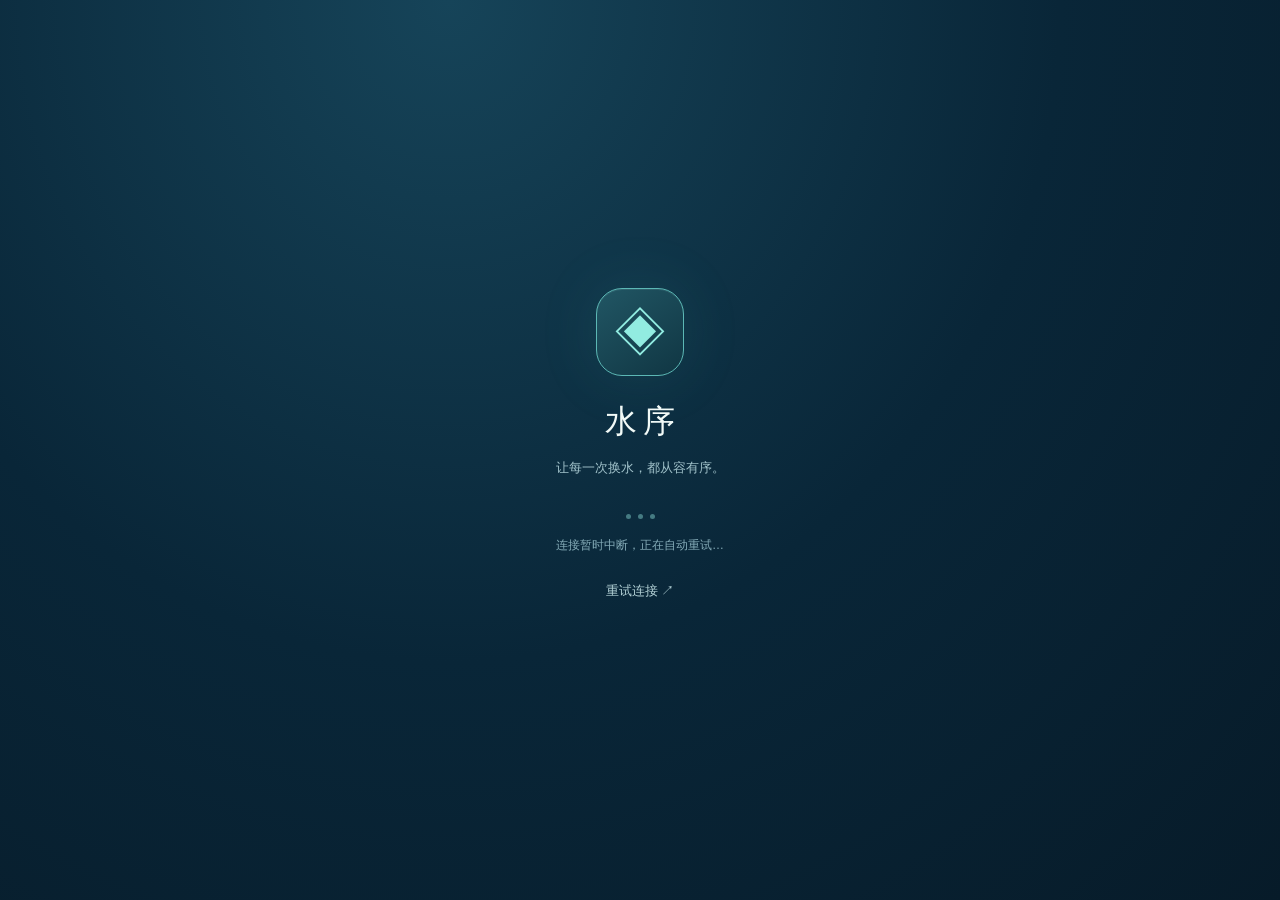
==== commit 7de7aa8d: "fix: 增加启动画面避免刷新时闪现登录框" ====
--- a/deploy/www/index.html
+++ b/deploy/www/index.html
@@ -9,7 +9,7 @@
   <script type="module" src="./aquarium.js"></script>
 </head>
 <body>
-  <header class="topbar">
+  <header id="app-header" class="topbar" hidden>
     <a class="brand" href="./" aria-label="水序龟缸首页"><span class="brand-icon" aria-hidden="true">◈</span><span>水序 <small>龟缸水路</small></span></a>
     <nav class="top-menu" aria-label="控制台菜单">
       <button id="menu-device" data-panel="device-dialog" aria-haspopup="dialog" aria-controls="device-dialog" aria-expanded="false" disabled>设备状态</button>
@@ -19,7 +19,15 @@
     <button id="header-connection" class="connection-pill unknown" data-panel="device-dialog" aria-haspopup="dialog" aria-controls="device-dialog" aria-expanded="false" disabled>正在连接</button>
   </header>
   <main>
-    <section id="login-panel" class="login-panel" aria-labelledby="login-title">
+    <section id="startup-splash" class="startup-splash" aria-labelledby="startup-brand" aria-busy="true">
+      <div class="startup-mark" aria-hidden="true">◈</div>
+      <h1 id="startup-brand">水序</h1><p class="startup-caption">让每一次换水，都从容有序。</p>
+      <div class="startup-dots" aria-hidden="true"><i></i><i></i><i></i></div>
+      <p id="startup-message" class="startup-message" role="status" aria-live="polite">正在连接你的龟缸…</p>
+      <button id="startup-retry" class="text-button" type="button" hidden>重试连接 ↗</button>
+      <noscript><p class="startup-message">请开启 JavaScript 后重新加载页面。</p></noscript>
+    </section>
+    <section id="login-panel" class="login-panel" aria-labelledby="login-title" hidden>
       <div class="eyebrow">WELCOME BACK</div><h1 id="login-title">连接你的龟缸</h1><p>登录后查看三维鱼缸，手动控制补水与冲水。</p>
       <form id="login-form"><label for="key">管理密钥</label><div class="login-row"><input id="key" type="password" autocomplete="current-password" required placeholder="输入管理密钥"><button type="submit">进入控制台 ↗</button></div></form>
     </section>
@@ -44,7 +52,7 @@
             <div class="output-control"><button id="drain-button" class="water-switch drain-switch" role="switch" aria-label="冲水排出" aria-checked="false" aria-describedby="drain-detail" data-command="DRAIN" data-output="drain" disabled><span class="switch-icon" aria-hidden="true">↗</span><span class="switch-copy"><strong>冲水 · 排出</strong><small id="drain-detail">状态未知</small></span><span class="switch-control" aria-hidden="true"></span></button><div class="output-metrics"><span>配置流速 <b id="drain-rate">— L/min</b></span><span>本次排水 <b id="drain-volume">— L</b></span></div><div class="output-countdown"><span id="drain-countdown-label">预计剩余</span><strong id="drain-countdown">—</strong></div><div class="run-progress"><div><span id="drain-progress-label">排水运行</span><b id="drain-progress-text">— / — 秒</b></div><div class="progress-track drain-progress"><i id="drain-progress"></i></div></div></div>
           </div>
           <div class="water-estimate" aria-label="水量预估"><div class="estimate-grid"><div><span>净流量 · 预估</span><strong id="net-flow">— L/min</strong></div><div><span id="eta-label">预计满水 / 排空</span><strong id="eta-value">—</strong></div></div><p id="estimate-status">校准水位和容量后显示水量预估</p></div>
-          <div class="control-actions"><button id="menu-level-job" class="target-button" data-panel="level-job-dialog" aria-haspopup="dialog" aria-controls="level-job-dialog" aria-expanded="false" disabled>按目标水位 ↗</button></div>
+          <div class="control-actions"><button id="exchange-button" class="target-button exchange-button" title="先冲水至估算 0%，再自动补水至 100%" disabled>一键换水</button><button id="menu-level-job" class="target-button" data-panel="level-job-dialog" aria-haspopup="dialog" aria-controls="level-job-dialog" aria-expanded="false" disabled>按目标水位 ↗</button></div>
           <p id="command-feedback" class="feedback" role="status" aria-live="polite"></p>
           <p id="control-timeout-note" class="control-foot">限时待设备确认 · 开关以设备回执为准</p>
         </section>
@@ -72,15 +80,16 @@
     <div class="dialog-head"><div><span class="eyebrow">SIMULATED LEVEL</span><h2 id="calibration-title">水位校准</h2></div><button id="close-calibration" class="close-button" data-close="calibration-dialog" aria-label="关闭校准">×</button></div>
     <div class="dialog-body calibration"><p id="model-note" class="explanation">没有真实液位传感器。根据已知水位和历史用时校准后，页面会显示模拟水位。</p><p class="explanation">填写空缸到满缸、满缸到空缸所需的总时间，与单次运行上限无关。例如排水 300 秒、水位下降约 10%，满到空用时填 3000 秒（50 分钟）。补水用时须单独测量。填写满水容量后，还可预估流速和补排水量；不填容量时仅估算水位百分比。</p>
       <form id="calibration-form"><label class="capacity-field">满水容量（L，可选）<input id="capacity-liters" type="number" min="0.1" max="100000" step="any" placeholder="填写实际水区满水容量" aria-describedby="capacity-note"></label><p id="capacity-note" class="field-note">仅填写左侧水区的有效容量，不计陆地区和自循环水量。</p><div class="calibration-fields"><label>空 → 满用时（秒）<input id="fill-seconds" type="number" min="1" max="86400" step="1" required placeholder="例如 300"></label><label>满 → 空用时（秒）<input id="drain-seconds" type="number" min="1" max="86400" step="1" required placeholder="例如 3000"></label></div><div class="anchor-row"><label>此刻的已知水位（%）<input id="anchor-level" type="number" min="0" max="100" step="1" required value="100"></label><div class="anchor-presets"><button type="button" data-anchor="100">此刻满水</button><button type="button" data-anchor="0">此刻空水</button></div></div><button id="save-calibration" class="save-button" type="submit" disabled>保存校准并开始同步</button></form>
-      <p id="calibration-message" class="feedback panel-message" role="status" aria-live="polite"></p><p class="explanation">仅在设备在线、两路均确认关闭且没有补排作业时可校准；目标水位任务的轮间全关阶段可以校准并结束该目标任务。工作中失联后需按现场水位重新校准。保存校准会将本次与累计水量归零。</p>
-      <div class="calibration-totals"><h3>本次校准以来 · 预估</h3><div class="detail-grid"><div><span>累计补水</span><strong id="fill-total">— L</strong></div><div><span>累计排水</span><strong id="drain-total">— L</strong></div></div><p id="calibration-updated" class="field-note">尚未校准</p></div><p class="explanation estimate-note">补排水量根据配置流速和设备上报的运行时段估算，不统计蒸发或渗漏。主开关每次按完整的空到满／满到空校准用时运行，与此刻水位无关。例如排空用时 400 秒，每次冲水累计开启 400 秒，分为 290 秒与 110 秒两轮，轮间等待不计入。水位估算到 0% / 100% 不会提前结束这类作业。使用“按目标水位”时才按当前估算与目标之间的差值运行。0.8.2 支持该功能；每路补水 180 秒、排水 300 秒软保护保留，真正故障仍需复位。</p>
+      <p id="calibration-message" class="feedback panel-message" role="status" aria-live="polite"></p><p class="explanation">仅在设备在线、两路均确认关闭且没有补排作业或一键换水时可校准；单个目标水位任务的轮间全关阶段可以校准并结束该目标任务。工作中失联后需按现场水位重新校准。保存校准会将本次与累计水量归零。</p>
+      <div class="calibration-totals"><h3>本次校准以来 · 预估</h3><div class="detail-grid"><div><span>累计补水</span><strong id="fill-total">— L</strong></div><div><span>累计排水</span><strong id="drain-total">— L</strong></div></div><p id="calibration-updated" class="field-note">尚未校准</p></div><p class="explanation estimate-note">补排水量根据配置流速和设备上报的运行时段估算，不统计蒸发或渗漏。主开关每次按完整的空到满／满到空校准用时运行，与此刻水位无关。例如排空用时 400 秒，每次冲水累计开启 400 秒，分为 290 秒与 110 秒两轮，轮间等待不计入。水位估算到 0% / 100% 不会提前结束这类作业。“按目标水位”按当前估算与目标之间的差值运行；“一键换水”先按当前估算冲水至 0%，确认关闭后再补水至 100%。0.8.2 支持该功能；每路补水 180 秒、排水 300 秒软保护保留，真正故障仍需复位。</p>
     </div>
   </dialog>
   <dialog id="level-job-dialog" class="menu-dialog" aria-labelledby="level-job-title">
     <div class="dialog-head"><div><span class="eyebrow">TARGET WATER LEVEL</span><h2 id="level-job-title">按目标水位运行</h2></div><button id="close-level-job" class="close-button" data-close="level-job-dialog" aria-label="关闭目标水位">×</button></div>
     <div class="dialog-body level-job-body">
       <div class="job-current"><span>当前水位 · 预估</span><strong id="job-current-level">未校准</strong></div>
-      <p class="explanation">按校准参数估算，不是液位传感器。服务端分轮运行：补水每轮最多 170 秒、排水最多 290 秒，确认关闭后等待 2 秒再继续；关闭网页后仍会执行。</p>
+      <p class="explanation">水位按校准参数估算。服务端分轮运行：补水每轮最多 170 秒、排水最多 290 秒，确认关闭后等待 2 秒再继续；关闭网页后仍会执行。</p>
+      <p id="exchange-workflow" class="exchange-workflow" hidden>① 冲水至估算 0% → 确认关闭 → ② 补水至估算 100%<span>换水期间可随时停止；手动开关、目标设置与校准需等待任务结束。</span></p>
       <form id="level-job-form">
         <label class="job-target-label" for="target-level">目标水位（%）<input id="target-level" type="number" min="0" max="100" step="any" value="100" required inputmode="decimal"></label>
         <div class="job-presets"><button type="button" data-target-level="100">补满 · 100%</button><button type="button" data-target-level="0">排空 · 0%</button></div>
@@ -89,10 +98,10 @@
         <p id="job-disabled-reason" class="field-note">请先按现场水位完成校准。</p>
         <button id="start-level-job" type="submit" class="save-button" disabled>开始任务</button>
       </form>
-      <section id="job-details" class="job-details" aria-label="目标任务进度" hidden><div class="job-detail-top"><strong id="job-state">尚未开始</strong><span id="job-progress-text">0%</span></div><progress id="job-progress" max="100" value="0" aria-label="目标任务总体进度"></progress><div class="job-preview"><div><span>当前轮次</span><strong id="job-round">—</strong></div><div><span>目标水位</span><strong id="job-target">—</strong></div><div><span>预计剩余运行</span><strong id="job-remaining">—</strong></div></div><div class="job-totals"><div><span>任务累计运行</span><strong id="job-elapsed">—</strong></div><div><span>任务累计水量 · 预估</span><strong id="job-volume">— L</strong></div></div><p id="job-reason" class="field-note"></p></section>
+      <section id="job-details" class="job-details" aria-label="水位任务进度" hidden><div class="job-detail-top"><strong id="job-state">尚未开始</strong><span id="job-progress-text">0%</span></div><p id="job-stage" class="job-stage" hidden></p><progress id="job-progress" max="100" value="0" aria-label="任务总体进度"></progress><div class="job-preview"><div><span>当前轮次</span><strong id="job-round">—</strong></div><div><span>阶段目标</span><strong id="job-target">—</strong></div><div><span>预计剩余运行</span><strong id="job-remaining">—</strong></div></div><div class="job-totals"><div><span>任务累计运行</span><strong id="job-elapsed">—</strong></div><div><span>任务累计水量 · 预估</span><strong id="job-volume">— L</strong></div></div><p id="job-reason" class="field-note"></p></section>
       <p id="job-message" class="feedback panel-message" role="status" aria-live="polite"></p>
       <div class="job-dialog-actions"><button id="cancel-level-job" type="button" class="reset-button" disabled>停止目标任务</button><button class="text-button" data-panel="calibration-dialog">去校准 ↗</button></div>
-      <p class="explanation job-footnote">水位估算不确定时需重新校准。目标水位任务与主开关的完整用时作业不能同时运行；请先结束当前任务。任务不会自动复位故障。</p>
+      <p class="explanation job-footnote">水位估算不确定时需重新校准。一键换水、目标水位任务与主开关的完整用时作业不能同时运行；请先结束当前任务。任务不会自动复位故障。</p>
     </div>
   </dialog>
   <dialog id="confirm" class="confirm-dialog"><form method="dialog"><h2>确认故障复位？</h2><p>请先确认现场故障原因已经排除。复位后输出仍保持关闭。</p><div class="dialog-actions"><button value="cancel" class="reset-button">取消</button><button value="ok" class="save-button">确认复位</button></div></form></dialog>
--- a/deploy/www/aquarium.css
+++ b/deploy/www/aquarium.css
@@ -13,6 +13,7 @@
 .connection-pill:before{content:"";width:6px;height:6px;flex:none;border-radius:50%;background:currentColor}
 .connection-pill.online{color:#a8eed0;border-color:#3a7c70;background:#16473f}.connection-pill.offline{color:#ffd0bb;border-color:#946258;background:#573739}.connection-pill.unknown{color:#efdab0;border-color:#847353;background:#423e34}
 main{flex:1;min-height:0;width:100%;max-width:1680px;margin:0 auto;padding:20px;display:flex;flex-direction:column}
+.startup-splash{flex:1;min-height:0;display:flex;flex-direction:column;align-items:center;justify-content:center;text-align:center;padding:24px 12px}.startup-mark{display:grid;place-items:center;width:88px;height:88px;margin-bottom:24px;border:1px solid #5cb8b5;border-radius:26px;color:#92ece1;background:linear-gradient(145deg,#215664,#103643);box-shadow:0 0 64px #55cbb51c,inset 0 1px #b7fff51a;font-size:52px;line-height:1}.startup-splash h1{font-size:32px;letter-spacing:.18em;text-indent:.18em}.startup-caption{margin:12px 0 32px;color:#a1c2ca;font-size:13px;line-height:1.8}.startup-dots{display:flex;gap:7px;height:12px;align-items:center}.startup-dots i{width:5px;height:5px;border-radius:50%;background:#8bded6;animation:startup-pulse 1.5s ease-in-out infinite}.startup-dots i:nth-child(2){animation-delay:.18s}.startup-dots i:nth-child(3){animation-delay:.36s}.startup-message{margin:12px 0 0;color:#84abb7;font-size:12px;line-height:1.8}.startup-splash .text-button{margin-top:14px}.startup-splash[aria-busy=false] .startup-dots i{animation:none;opacity:.45}@keyframes startup-pulse{0%,80%,100%{opacity:.3;transform:translateY(0)}40%{opacity:1;transform:translateY(-3px)}}@media(prefers-reduced-motion:reduce){.startup-dots i{animation:none}}
 #console{flex:1;min-height:0}.dashboard-grid{display:grid;grid-template-columns:minmax(0,1.8fr) minmax(325px,1fr);gap:18px;height:100%;min-height:0}
 .tank-card,.control-card{border:1px solid var(--line);border-radius:22px;min-width:0;min-height:0;box-shadow:0 18px 60px #04131e33}
 .tank-card{display:flex;flex-direction:column;overflow:hidden;background:linear-gradient(145deg,#174354,#0c2b3e)}
@@ -88,3 +89,5 @@
 .job-totals{display:grid;grid-template-columns:repeat(2,minmax(0,1fr));gap:12px;border-top:1px solid var(--line);margin-top:14px;padding-top:12px}.job-totals span{display:block;font-size:10px;color:#8fb8c1;line-height:1.5}.job-totals strong{display:block;color:#c4e9e3;font-size:14px;font-variant-numeric:tabular-nums;margin-top:5px;line-height:1.6;overflow-wrap:anywhere}
 
 .water-switch.has-run:not(.is-on){border-style:dashed;border-color:#8daea8}
+.control-actions{grid-template-columns:repeat(2,minmax(0,1fr))}.exchange-button{background:#286c64;border-color:#70b7a7;color:#dbfff3}.exchange-button:hover:not(:disabled){background:#37877a}.exchange-button.is-running{background:#674b38;border-color:#b3926b;color:#ffe2bc}.exchange-button.is-running:hover:not(:disabled){background:#805c41}.exchange-workflow{margin:0 0 16px;padding:13px 14px;background:#163f46;border:1px solid #518578;border-radius:10px;font-size:12px;line-height:1.9;color:#c2f3df}.exchange-workflow span{display:block;margin-top:5px;font-size:11px;color:#a2c7c5}.job-stage{font-size:12px;line-height:1.6;color:#a2e3d2;margin:8px 0 0}
+@media(max-width:700px){.control-card>.card-top{order:0}.control-card>.control-hint,.control-card>.job-summary{order:1}.control-card>.control-actions{order:2}.control-card>.switch-list{order:3}.control-card>.water-estimate{order:4}.control-card>.feedback{order:5}.control-card>.control-foot{order:6}}
